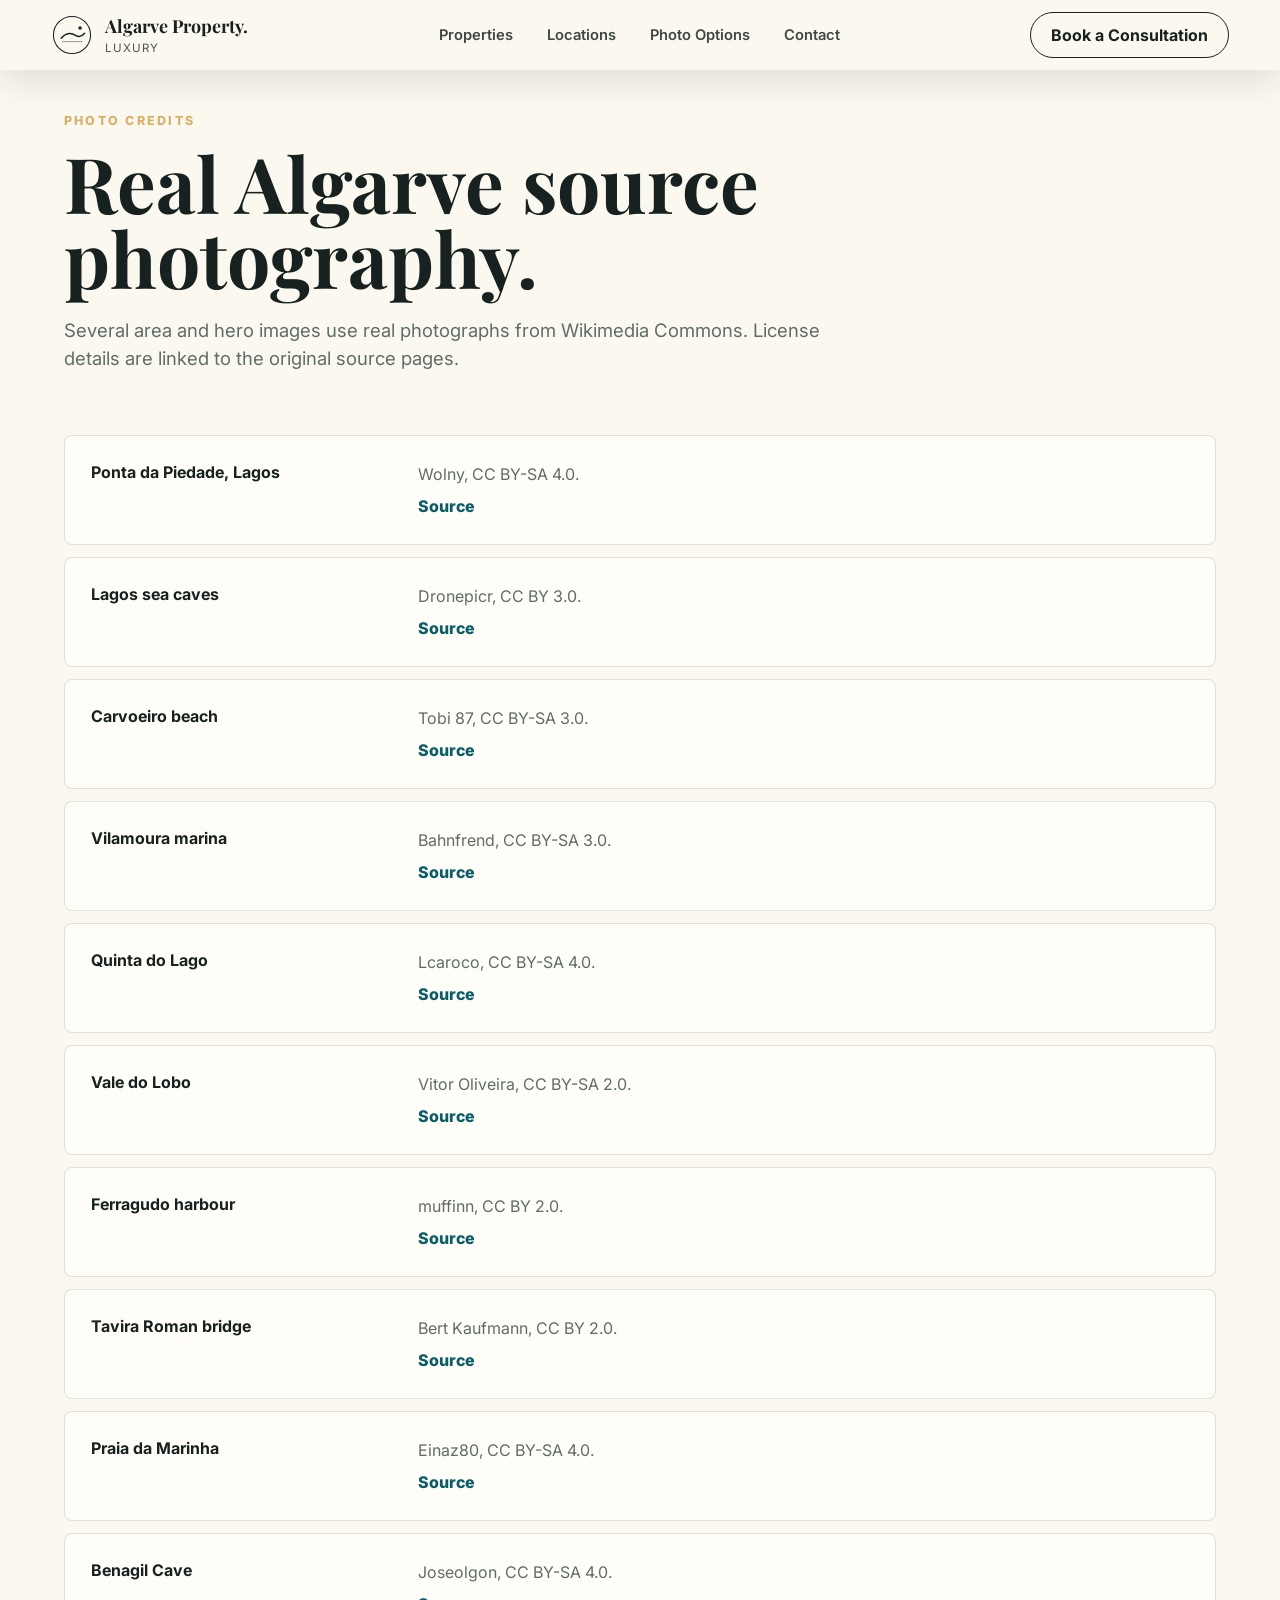
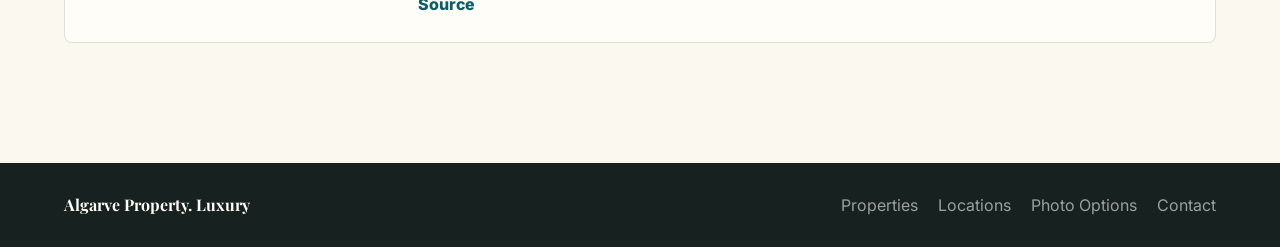
==== photo-credits.html @ 9cf6fc83 "Use real Algarve photos" ====
<!DOCTYPE html>
<html lang="en">
<head>
  <meta charset="UTF-8">
  <meta name="viewport" content="width=device-width, initial-scale=1.0">
  <title>Photo Credits | Algarve Property. Luxury</title>
  <meta name="description" content="Photo credits and licenses for Algarve Property. Luxury website imagery.">
  <link rel="preconnect" href="https://fonts.googleapis.com">
  <link rel="preconnect" href="https://fonts.gstatic.com" crossorigin>
  <link href="https://fonts.googleapis.com/css2?family=Inter:wght@400;500;600;700&family=Playfair+Display:wght@600;700&display=swap" rel="stylesheet">
  <link rel="stylesheet" href="styles.css">
  <style>
    .credits-page {
      padding: 112px clamp(20px, 5vw, 72px) clamp(70px, 10vw, 120px);
    }

    .credits-page h1 {
      color: var(--ink);
      font-size: clamp(2.8rem, 6vw, 5.6rem);
    }

    .credits-copy {
      max-width: 760px;
      margin-bottom: clamp(34px, 6vw, 62px);
      color: var(--muted);
      font-size: clamp(1rem, 1.8vw, 1.16rem);
    }

    .credit-list {
      display: grid;
      gap: 12px;
    }

    .credit-list article {
      display: grid;
      grid-template-columns: minmax(180px, 0.4fr) minmax(260px, 1fr);
      gap: 18px;
      padding: clamp(18px, 3vw, 26px);
      border: 1px solid var(--line);
      border-radius: 8px;
      background: var(--white);
    }

    .credit-list h2 {
      color: var(--ink);
      font-family: var(--font-sans);
      font-size: 1rem;
      line-height: 1.3;
    }

    .credit-list p {
      margin-bottom: 8px;
      color: var(--muted);
    }

    .credit-list a {
      color: var(--teal);
      font-weight: 800;
    }

    @media (max-width: 760px) {
      .credit-list article {
        grid-template-columns: 1fr;
      }
    }
  </style>
</head>
<body>
  <header class="site-header is-scrolled">
    <a class="brand" href="index.html#top" aria-label="Algarve Property Luxury home">
      <span class="brand-mark" aria-hidden="true">
        <svg viewBox="0 0 120 120" focusable="false">
          <circle cx="60" cy="60" r="53"></circle>
          <path d="M29 69 C43 54, 57 52, 70 61 C79 67, 88 65, 96 55"></path>
          <path d="M33 79 H89" class="logo-horizon"></path>
          <circle cx="83" cy="40" r="5" class="logo-sun"></circle>
        </svg>
      </span>
      <span>
        <strong>Algarve Property.</strong>
        <small>Luxury</small>
      </span>
    </a>
    <nav class="primary-nav" aria-label="Primary navigation">
      <a href="index.html#properties">Properties</a>
      <a href="index.html#locations">Locations</a>
      <a href="photo-options.html">Photo Options</a>
      <a href="index.html#contact">Contact</a>
    </nav>
    <a class="header-cta" href="index.html#contact">Book a Consultation</a>
  </header>

  <main class="credits-page">
    <p class="section-kicker">Photo Credits</p>
    <h1>Real Algarve source photography.</h1>
    <p class="credits-copy">Several area and hero images use real photographs from Wikimedia Commons. License details are linked to the original source pages.</p>

    <section class="credit-list" aria-label="Photo credits">
      <article>
        <h2>Ponta da Piedade, Lagos</h2>
        <div><p>Wolny, CC BY-SA 4.0.</p><a href="https://commons.wikimedia.org/wiki/File:Ponta_da_Piedade_Lagos.jpg">Source</a></div>
      </article>
      <article>
        <h2>Lagos sea caves</h2>
        <div><p>Dronepicr, CC BY 3.0.</p><a href="https://commons.wikimedia.org/wiki/File:Algarve_Bucht_Lagos.jpg">Source</a></div>
      </article>
      <article>
        <h2>Carvoeiro beach</h2>
        <div><p>Tobi 87, CC BY-SA 3.0.</p><a href="https://commons.wikimedia.org/wiki/File:Praia_de_Carvoreiro_Algarve.jpg">Source</a></div>
      </article>
      <article>
        <h2>Vilamoura marina</h2>
        <div><p>Bahnfrend, CC BY-SA 3.0.</p><a href="https://commons.wikimedia.org/wiki/File:Vilamoura_Marina,_2008_(3).JPG">Source</a></div>
      </article>
      <article>
        <h2>Quinta do Lago</h2>
        <div><p>Lcaroco, CC BY-SA 4.0.</p><a href="https://commons.wikimedia.org/wiki/File:Quinta_do_Lago.jpg">Source</a></div>
      </article>
      <article>
        <h2>Vale do Lobo</h2>
        <div><p>Vitor Oliveira, CC BY-SA 2.0.</p><a href="https://commons.wikimedia.org/wiki/File:Praia_de_Vale_do_Lobo_(4484329232).jpg">Source</a></div>
      </article>
      <article>
        <h2>Ferragudo harbour</h2>
        <div><p>muffinn, CC BY 2.0.</p><a href="https://commons.wikimedia.org/wiki/File:Ferragudo_-_across_the_harbour_(13506044195).jpg">Source</a></div>
      </article>
      <article>
        <h2>Tavira Roman bridge</h2>
        <div><p>Bert Kaufmann, CC BY 2.0.</p><a href="https://commons.wikimedia.org/wiki/File:Roman_bridge_Tavira.jpg">Source</a></div>
      </article>
      <article>
        <h2>Praia da Marinha</h2>
        <div><p>Einaz80, CC BY-SA 4.0.</p><a href="https://commons.wikimedia.org/wiki/File:Praia_da_Marinha_8.jpg">Source</a></div>
      </article>
      <article>
        <h2>Benagil Cave</h2>
        <div><p>Joseolgon, CC BY-SA 4.0.</p><a href="https://commons.wikimedia.org/wiki/File:Benagil_Cave_(9).jpg">Source</a></div>
      </article>
    </section>
  </main>

  <footer class="site-footer">
    <p>Algarve Property. Luxury</p>
    <div>
      <a href="index.html#properties">Properties</a>
      <a href="index.html#locations">Locations</a>
      <a href="photo-options.html">Photo Options</a>
      <a href="index.html#contact">Contact</a>
    </div>
  </footer>
</body>
</html>
---- styles.css ----
:root {
  --ink: #17211f;
  --muted: #5f6d68;
  --paper: #fbf8f0;
  --paper-deep: #efe4d0;
  --white: #fffdf8;
  --teal: #0b5d67;
  --teal-dark: #073e47;
  --olive: #647255;
  --clay: #b56b45;
  --gold: #d8b169;
  --line: rgba(23, 33, 31, 0.13);
  --shadow: 0 24px 70px rgba(22, 37, 35, 0.18);
  --font-sans: "Inter", Arial, sans-serif;
  --font-display: "Playfair Display", Georgia, serif;
}

* {
  box-sizing: border-box;
}

html {
  scroll-behavior: smooth;
}

body {
  margin: 0;
  color: var(--ink);
  background: var(--paper);
  font-family: var(--font-sans);
  line-height: 1.5;
}

img {
  max-width: 100%;
  display: block;
}

a {
  color: inherit;
  text-decoration: none;
}

.site-header {
  position: fixed;
  top: 0;
  left: 0;
  right: 0;
  z-index: 20;
  display: grid;
  grid-template-columns: auto 1fr auto;
  align-items: center;
  gap: 24px;
  padding: 18px clamp(20px, 4vw, 58px);
  color: var(--white);
  transition: background 220ms ease, color 220ms ease, box-shadow 220ms ease, padding 220ms ease;
}

.site-header.is-scrolled {
  color: var(--ink);
  background: rgba(251, 248, 240, 0.93);
  box-shadow: 0 10px 35px rgba(19, 34, 31, 0.12);
  backdrop-filter: blur(18px);
  padding-block: 12px;
}

.brand {
  display: inline-flex;
  align-items: center;
  gap: 12px;
  min-width: 190px;
}

.brand-mark {
  display: grid;
  place-items: center;
  width: 42px;
  height: 42px;
  flex: 0 0 auto;
}

.brand-mark svg {
  width: 100%;
  height: 100%;
  overflow: visible;
}

.brand-mark circle,
.brand-mark path {
  fill: none;
  stroke: currentColor;
  stroke-linecap: round;
}

.brand-mark circle:first-child {
  stroke-width: 3;
}

.brand-mark path:first-of-type {
  stroke-width: 4;
}

.brand-mark .logo-horizon {
  stroke-width: 2;
  opacity: 0.65;
}

.brand-mark .logo-sun {
  fill: currentColor;
  stroke: none;
}

.brand strong,
.brand small {
  display: block;
}

.brand strong {
  font-family: var(--font-display);
  font-size: 1.12rem;
}

.brand small {
  color: currentColor;
  font-size: 0.72rem;
  letter-spacing: 0.08em;
  text-transform: uppercase;
  opacity: 0.76;
}

.primary-nav {
  display: flex;
  justify-content: center;
  gap: clamp(16px, 3vw, 34px);
  font-size: 0.92rem;
  font-weight: 600;
}

.primary-nav a,
.site-footer a {
  opacity: 0.82;
}

.primary-nav a:hover,
.site-footer a:hover {
  opacity: 1;
}

.header-cta,
.button {
  display: inline-flex;
  justify-content: center;
  align-items: center;
  min-height: 46px;
  border: 1px solid currentColor;
  border-radius: 999px;
  padding: 0 20px;
  font-weight: 700;
  transition: transform 180ms ease, background 180ms ease, color 180ms ease, border-color 180ms ease;
}

.header-cta:hover,
.button:hover {
  transform: translateY(-2px);
}

.hero {
  position: relative;
  min-height: 92svh;
  display: grid;
  align-items: end;
  padding: 132px clamp(20px, 5vw, 72px) 54px;
  overflow: hidden;
  color: var(--white);
}

.hero-image,
.hero-shade {
  position: absolute;
  inset: 0;
  width: 100%;
  height: 100%;
}

.hero-image {
  object-fit: cover;
  object-position: center;
}

.hero-shade {
  background:
    linear-gradient(90deg, rgba(8, 35, 38, 0.76) 0%, rgba(8, 35, 38, 0.42) 42%, rgba(8, 35, 38, 0.08) 78%),
    linear-gradient(0deg, rgba(8, 35, 38, 0.58) 0%, rgba(8, 35, 38, 0) 44%);
}

.hero-content {
  position: relative;
  z-index: 2;
  max-width: 760px;
}

.eyebrow,
.section-kicker {
  margin: 0 0 14px;
  color: var(--gold);
  font-size: 0.78rem;
  font-weight: 800;
  letter-spacing: 0.18em;
  text-transform: uppercase;
}

h1,
h2,
h3,
p {
  margin-top: 0;
}

h1,
h2 {
  font-family: var(--font-display);
  line-height: 0.98;
}

h1 {
  max-width: 720px;
  margin-bottom: 22px;
  font-size: clamp(3rem, 7vw, 6.9rem);
}

h2 {
  margin-bottom: 0;
  font-size: clamp(2.3rem, 5vw, 5.1rem);
}

h3 {
  margin-bottom: 12px;
  font-size: clamp(1.1rem, 2vw, 1.45rem);
  line-height: 1.16;
}

.hero-copy {
  max-width: 600px;
  color: rgba(255, 253, 248, 0.88);
  font-size: clamp(1.05rem, 2vw, 1.32rem);
}

.hero-actions {
  display: flex;
  flex-wrap: wrap;
  gap: 12px;
  margin-top: 34px;
}

.button.primary {
  border-color: var(--gold);
  background: var(--gold);
  color: #17211f;
}

.button.secondary {
  background: rgba(255, 253, 248, 0.08);
  color: var(--white);
  backdrop-filter: blur(12px);
}

.hero-panel {
  position: relative;
  z-index: 2;
  display: grid;
  grid-template-columns: repeat(3, minmax(0, 1fr));
  gap: 1px;
  width: min(850px, 100%);
  margin-top: 64px;
  border: 1px solid rgba(255, 253, 248, 0.28);
  background: rgba(255, 253, 248, 0.16);
  backdrop-filter: blur(18px);
}

.hero-panel div {
  padding: clamp(18px, 3vw, 30px);
  background: rgba(8, 35, 38, 0.28);
}

.hero-panel span {
  display: block;
  margin-bottom: 6px;
  font-family: var(--font-display);
  font-size: clamp(2rem, 4vw, 3.5rem);
  line-height: 1;
}

.hero-panel p {
  margin: 0;
  color: rgba(255, 253, 248, 0.78);
}

.intro-band,
.property-showcase,
.locations,
.advisory,
.journal,
.contact {
  padding: clamp(70px, 10vw, 130px) clamp(20px, 5vw, 72px);
}

.property-showcase,
.locations,
.advisory,
.contact {
  scroll-margin-top: 86px;
}

.intro-band {
  display: grid;
  grid-template-columns: minmax(240px, 0.85fr) minmax(280px, 1fr);
  gap: clamp(32px, 8vw, 120px);
  align-items: end;
  background: var(--teal-dark);
  color: var(--white);
}

.intro-band p:last-child {
  max-width: 760px;
  margin: 0;
  color: rgba(255, 253, 248, 0.76);
  font-size: clamp(1.05rem, 2vw, 1.35rem);
}

.section-heading {
  max-width: 800px;
  margin-bottom: clamp(34px, 6vw, 72px);
}

.property-showcase {
  background: var(--paper);
}

.showcase-grid {
  display: grid;
  grid-template-columns: repeat(3, minmax(0, 1fr));
  gap: 18px;
}

.feature-card,
.journal-grid a,
.lead-form {
  border: 1px solid var(--line);
  border-radius: 8px;
  background: var(--white);
  box-shadow: 0 18px 50px rgba(22, 37, 35, 0.08);
}

.feature-card {
  min-height: 420px;
  display: flex;
  flex-direction: column;
  justify-content: space-between;
  padding: clamp(24px, 4vw, 38px);
}

.feature-card p,
.advisory-list p,
.journal-grid span,
.contact-copy p,
.site-footer,
.lead-form label {
  color: var(--muted);
}

.feature-card strong {
  color: var(--teal);
  font-size: 0.92rem;
  letter-spacing: 0.08em;
  text-transform: uppercase;
}

.image-card {
  position: relative;
  overflow: hidden;
  justify-content: flex-end;
  padding: 0;
  color: var(--white);
}

.image-card img {
  position: absolute;
  inset: 0;
  width: 100%;
  height: 100%;
  object-fit: cover;
}

.image-card::after {
  content: "";
  position: absolute;
  inset: 0;
  background: linear-gradient(0deg, rgba(7, 62, 71, 0.86), rgba(7, 62, 71, 0.08));
}

.image-card div {
  position: relative;
  z-index: 1;
  padding: clamp(24px, 4vw, 38px);
}

.image-card p {
  color: rgba(255, 253, 248, 0.82);
}

.image-card strong {
  display: inline-flex;
  width: fit-content;
  margin-top: 8px;
  padding: 8px 11px;
  border: 1px solid rgba(216, 177, 105, 0.55);
  border-radius: 999px;
  background: rgba(255, 253, 248, 0.1);
  color: var(--gold);
  backdrop-filter: blur(10px);
}

.locations {
  position: relative;
  overflow: hidden;
  background: var(--teal-dark);
  color: var(--white);
}

.locations::before,
.locations::after {
  content: "";
  position: absolute;
  inset: 0;
}

.locations::before {
  background-image: url("assets/real-lagos-ponta-da-piedade.jpg");
  background-size: cover;
  background-position: center 58%;
  opacity: 0.2;
  filter: saturate(0.85);
}

.locations::after {
  background:
    linear-gradient(90deg, rgba(7, 62, 71, 0.94), rgba(7, 62, 71, 0.74)),
    radial-gradient(circle at 82% 20%, rgba(216, 177, 105, 0.18), transparent 34%);
}

.locations > * {
  position: relative;
  z-index: 1;
}

.location-heading {
  max-width: none;
  display: grid;
  grid-template-columns: minmax(320px, 0.9fr) minmax(280px, 0.58fr);
  gap: clamp(28px, 7vw, 90px);
  align-items: end;
}

.location-heading p:last-child {
  max-width: 520px;
  margin: 0;
  color: rgba(255, 253, 248, 0.74);
  font-size: clamp(1rem, 1.8vw, 1.22rem);
}

.location-strip {
  display: grid;
  grid-template-columns: repeat(7, minmax(120px, 1fr));
  gap: 10px;
}

.location-strip article {
  position: relative;
  overflow: hidden;
  min-height: 260px;
  display: flex;
  align-items: flex-end;
  padding: 0;
  border: 1px solid rgba(255, 253, 248, 0.18);
  border-radius: 8px;
  background: rgba(255, 253, 248, 0.08);
  box-shadow: 0 24px 70px rgba(4, 28, 32, 0.24);
  transition: border-color 180ms ease, transform 180ms ease;
}

.location-strip article::after {
  content: "";
  position: absolute;
  inset: 0;
  background:
    linear-gradient(0deg, rgba(5, 40, 46, 0.93), rgba(5, 40, 46, 0.42) 55%, rgba(5, 40, 46, 0.1)),
    linear-gradient(90deg, rgba(5, 40, 46, 0.5), transparent 72%);
}

.location-strip img {
  position: absolute;
  inset: 0;
  width: 100%;
  height: 100%;
  object-fit: cover;
  transition: transform 520ms ease;
}

.location-strip article > div {
  position: relative;
  z-index: 1;
  width: 100%;
  padding: clamp(20px, 3vw, 28px);
}

.location-strip article:hover {
  border-color: rgba(216, 177, 105, 0.5);
  transform: translateY(-4px);
}

.location-strip article:hover img {
  transform: scale(1.04);
}

.location-strip span {
  display: block;
  min-height: 34px;
  margin-bottom: 54px;
  color: var(--gold);
  font-size: 0.72rem;
  font-weight: 800;
  letter-spacing: 0.12em;
  line-height: 1.25;
  text-transform: uppercase;
}

.location-strip h3 {
  color: var(--white);
}

.location-strip p {
  margin-bottom: 0;
  color: rgba(255, 253, 248, 0.68);
}

.location-note {
  display: flex;
  flex-wrap: wrap;
  gap: 10px;
  margin-top: 24px;
}

.location-note span {
  display: inline-flex;
  align-items: center;
  min-height: 38px;
  padding: 0 14px;
  border: 1px solid rgba(216, 177, 105, 0.38);
  border-radius: 999px;
  color: rgba(255, 253, 248, 0.84);
  font-size: 0.82rem;
  font-weight: 800;
  letter-spacing: 0.08em;
  text-transform: uppercase;
}

.advisory {
  display: grid;
  grid-template-columns: minmax(280px, 0.9fr) minmax(300px, 1fr);
  gap: clamp(32px, 7vw, 92px);
  align-items: center;
  background: var(--white);
}

.advisory-image {
  min-height: 640px;
  background-image: url("assets/algarve-interior.png");
  background-size: cover;
  background-position: center;
  border-radius: 8px;
  box-shadow: var(--shadow);
}

.advisory-content h2 {
  margin-bottom: 34px;
}

.advisory-list {
  display: grid;
  gap: 26px;
}

.advisory-list div {
  padding-top: 26px;
  border-top: 1px solid var(--line);
}

.journal {
  display: grid;
  grid-template-columns: minmax(280px, 0.76fr) minmax(300px, 1fr);
  gap: clamp(36px, 7vw, 90px);
  align-items: start;
  background: var(--teal);
  color: var(--white);
}

.journal-grid {
  display: grid;
  gap: 14px;
}

.journal-grid a {
  display: grid;
  gap: 10px;
  padding: clamp(20px, 3vw, 30px);
  background: rgba(255, 253, 248, 0.08);
  border-color: rgba(255, 253, 248, 0.16);
  box-shadow: none;
  transition: background 180ms ease, transform 180ms ease;
}

.journal-grid a:hover {
  background: rgba(255, 253, 248, 0.14);
  transform: translateX(4px);
}

.journal-grid span {
  color: var(--gold);
  font-size: 0.78rem;
  font-weight: 800;
  letter-spacing: 0.12em;
  text-transform: uppercase;
}

.journal-grid strong {
  font-family: var(--font-display);
  font-size: clamp(1.35rem, 2.4vw, 2rem);
  line-height: 1.08;
}

.market-copy > p:not(.section-kicker) {
  max-width: 620px;
  color: rgba(255, 253, 248, 0.72);
  font-size: clamp(1rem, 1.7vw, 1.16rem);
}

.source-note {
  margin-top: 26px;
  font-size: 0.84rem !important;
}

.market-insight .journal-grid a {
  min-height: 190px;
}

.market-insight .journal-grid p {
  margin: 0;
  color: rgba(255, 253, 248, 0.68);
}

.contact {
  display: grid;
  grid-template-columns: minmax(280px, 0.9fr) minmax(320px, 520px);
  gap: clamp(36px, 8vw, 110px);
  align-items: start;
  background:
    linear-gradient(120deg, rgba(239, 228, 208, 0.85), rgba(251, 248, 240, 0.95)),
    var(--paper);
}

.contact-copy {
  position: sticky;
  top: 100px;
}

.contact-copy h2 {
  margin-bottom: 24px;
}

.contact-details {
  display: grid;
  gap: 10px;
  margin-top: 34px;
  font-weight: 800;
  color: var(--teal-dark);
}

.lead-form {
  display: grid;
  gap: 18px;
  padding: clamp(22px, 4vw, 38px);
}

.lead-form label {
  display: grid;
  gap: 8px;
  font-size: 0.88rem;
  font-weight: 700;
}

.lead-form input,
.lead-form select,
.lead-form textarea {
  width: 100%;
  border: 1px solid var(--line);
  border-radius: 8px;
  background: #fff;
  color: var(--ink);
  font: inherit;
  padding: 14px 15px;
  outline: none;
}

.lead-form input:focus,
.lead-form select:focus,
.lead-form textarea:focus {
  border-color: var(--teal);
  box-shadow: 0 0 0 4px rgba(11, 93, 103, 0.11);
}

.lead-form textarea {
  resize: vertical;
}

.lead-form .button {
  width: 100%;
  border: 0;
  cursor: pointer;
}

.form-status {
  min-height: 22px;
  margin: 0;
  color: var(--teal);
  font-weight: 700;
}

.site-footer {
  display: flex;
  justify-content: space-between;
  gap: 18px;
  padding: 30px clamp(20px, 5vw, 72px);
  background: var(--ink);
  color: rgba(255, 253, 248, 0.7);
}

.site-footer p {
  margin: 0;
  color: var(--white);
  font-family: var(--font-display);
  font-weight: 700;
}

.site-footer div {
  display: flex;
  gap: 20px;
  flex-wrap: wrap;
}

@media (max-width: 980px) {
  .site-header {
    grid-template-columns: 1fr auto;
  }

  .primary-nav {
    display: none;
  }

  .hero {
    min-height: 860px;
  }

  .showcase-grid,
  .advisory,
  .journal,
  .contact,
  .intro-band {
    grid-template-columns: 1fr;
  }

  .location-heading {
    grid-template-columns: 1fr;
  }

  .location-strip {
    grid-template-columns: repeat(2, minmax(0, 1fr));
  }

  .contact-copy {
    position: static;
  }

  .advisory-image {
    min-height: 440px;
  }
}

@media (max-width: 640px) {
  .site-header {
    padding: 14px 16px;
  }

  .brand {
    min-width: 0;
  }

  .brand small,
  .header-cta {
    display: none;
  }

  .hero {
    min-height: 820px;
    padding: 112px 18px 34px;
  }

  .hero-shade {
    background:
      linear-gradient(90deg, rgba(8, 35, 38, 0.82), rgba(8, 35, 38, 0.36)),
      linear-gradient(0deg, rgba(8, 35, 38, 0.7), rgba(8, 35, 38, 0));
  }

  .hero-actions,
  .button {
    width: 100%;
  }

  .hero-panel {
    grid-template-columns: 1fr;
    margin-top: 42px;
  }

  .feature-card {
    min-height: 330px;
  }

  .location-strip {
    grid-template-columns: 1fr;
  }

  .location-strip article {
    min-height: 320px;
  }

  .location-strip span {
    min-height: 0;
    margin-bottom: 58px;
  }

  .advisory-image {
    min-height: 360px;
  }

  .site-footer {
    display: grid;
  }
}

@media (prefers-reduced-motion: reduce) {
  *,
  *::before,
  *::after {
    scroll-behavior: auto !important;
    transition: none !important;
  }
}
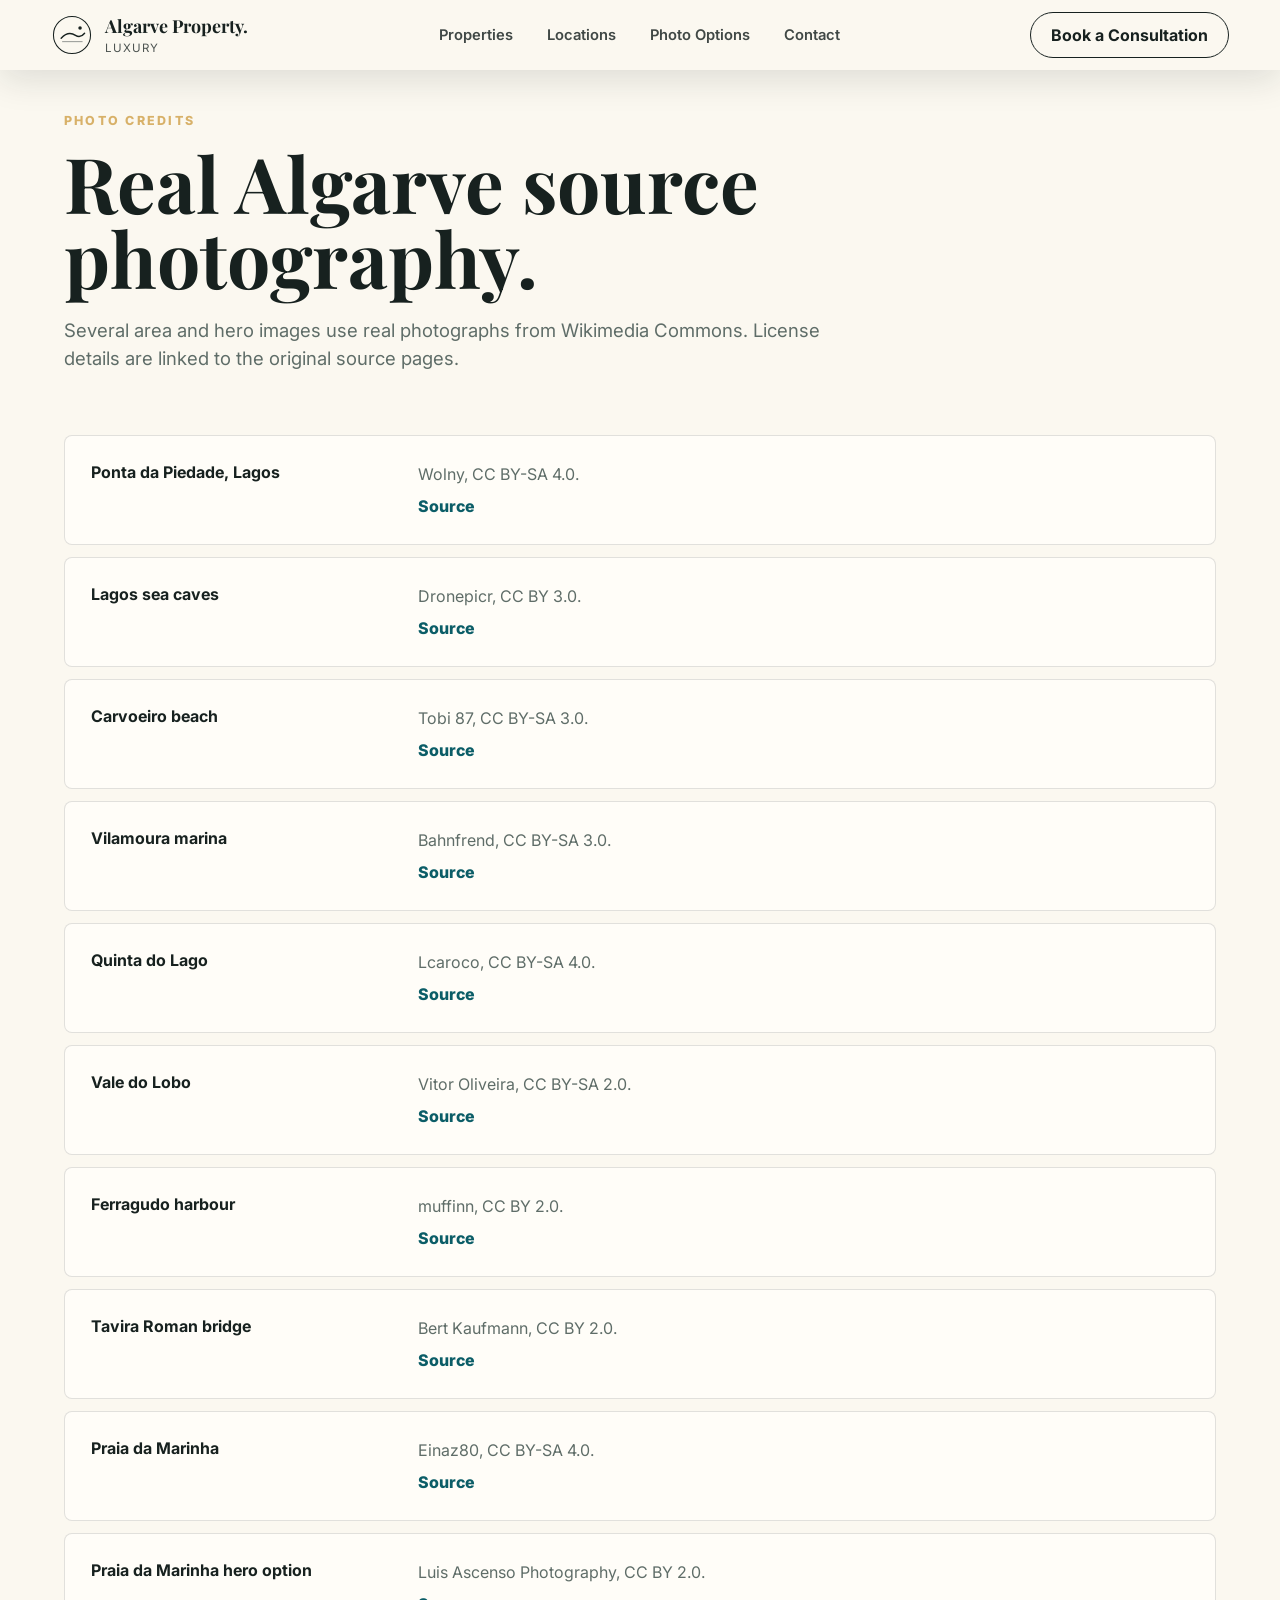
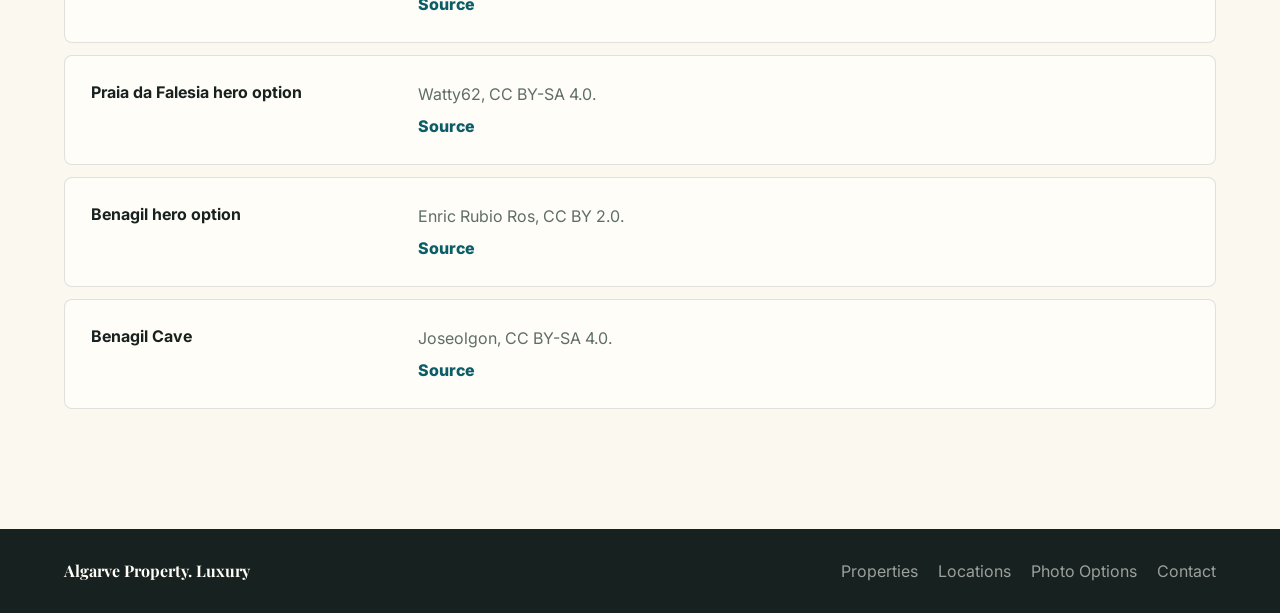
==== commit 637ae98a: "Add source links and hero options" ====
--- a/photo-credits.html
+++ b/photo-credits.html
@@ -133,6 +133,18 @@
         <div><p>Einaz80, CC BY-SA 4.0.</p><a href="https://commons.wikimedia.org/wiki/File:Praia_da_Marinha_8.jpg">Source</a></div>
       </article>
       <article>
+        <h2>Praia da Marinha hero option</h2>
+        <div><p>Luis Ascenso Photography, CC BY 2.0.</p><a href="https://commons.wikimedia.org/wiki/File:Marinha_beach_-_Algarve_(16307543387).jpg">Source</a></div>
+      </article>
+      <article>
+        <h2>Praia da Falesia hero option</h2>
+        <div><p>Watty62, CC BY-SA 4.0.</p><a href="https://commons.wikimedia.org/wiki/File:Fal%C3%A9sias_Beach_from_the_cliffs.jpg">Source</a></div>
+      </article>
+      <article>
+        <h2>Benagil hero option</h2>
+        <div><p>Enric Rubio Ros, CC BY 2.0.</p><a href="https://commons.wikimedia.org/wiki/File:BENAGIL_(51844729713).jpg">Source</a></div>
+      </article>
+      <article>
         <h2>Benagil Cave</h2>
         <div><p>Joseolgon, CC BY-SA 4.0.</p><a href="https://commons.wikimedia.org/wiki/File:Benagil_Cave_(9).jpg">Source</a></div>
       </article>
--- a/styles.css
+++ b/styles.css
@@ -658,6 +658,17 @@
   color: rgba(255, 253, 248, 0.68);
 }
 
+.source-link {
+  width: fit-content;
+  margin-top: 8px;
+  color: var(--gold);
+  font-size: 0.78rem;
+  font-style: normal;
+  font-weight: 800;
+  letter-spacing: 0.08em;
+  text-transform: uppercase;
+}
+
 .contact {
   display: grid;
   grid-template-columns: minmax(280px, 0.9fr) minmax(320px, 520px);
